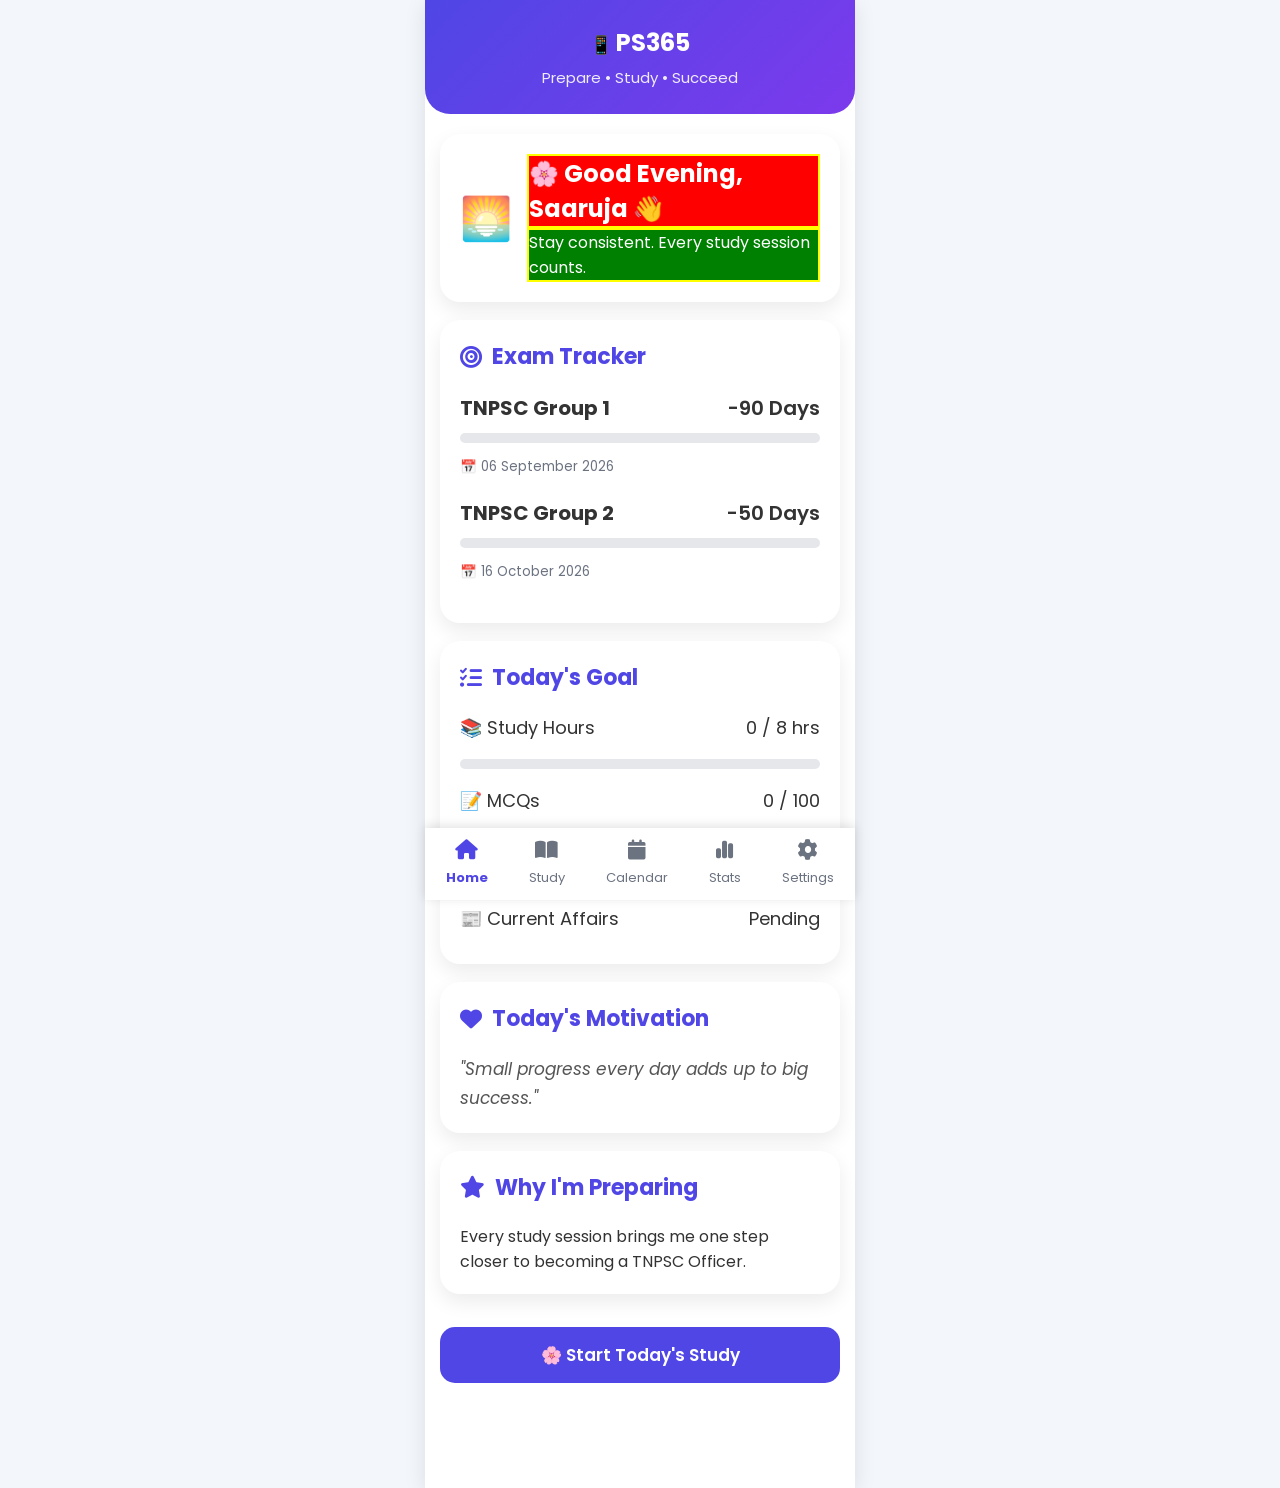
==== dashboard.html @ 85acdc85 "Add files via upload Initial upload" ====
<!DOCTYPE html>
<html lang="en">

<head>

    <meta charset="UTF-8">
    <meta name="viewport" content="width=device-width, initial-scale=1.0">

    <title>PS365 Dashboard</title>

    <!-- Google Font -->
    <link href="https://fonts.googleapis.com/css2?family=Poppins:wght@300;400;500;600;700&display=swap" rel="stylesheet">

    <!-- Font Awesome -->
    <link rel="stylesheet"
        href="https://cdnjs.cloudflare.com/ajax/libs/font-awesome/6.6.0/css/all.min.css">

    <link rel="stylesheet" href="css/common.css">
<link rel="stylesheet" href="css/dashboard.css">
</head>

<body>

<div class="mobile-container">

    <!-- Header -->
    <header class="app-header">

        <div class="logo">
            📱 <strong>PS365</strong>
        </div>

        <div class="tagline">
            Prepare • Study • Succeed
        </div>

    </header>

    <!-- Greeting -->
    <section class="card greeting-card">

        <div class="greeting-icon">
            🌅
        </div>

        <div>

            <h2 id="greeting">Good Evening</h2>

            <p id="welcomeMessage">
                Stay consistent. Every study session counts.
            </p>

        </div>

    </section>

    <!-- Exam Tracker -->
    <section class="card">

        <div class="card-title">

            <i class="fa-solid fa-bullseye"></i>

            <span>Exam Tracker</span>

        </div>

        <!-- Group 1 -->

        <div class="exam-block">

            <div class="exam-row">

                <strong>TNPSC Group 1</strong>

                <span id="group1Days"></span>

            </div>

            <div class="progress">

                <div class="progress-fill group1-fill"></div>

            </div>

            <small>📅 06 September 2026</small>

        </div>

        <!-- Group 2 -->

        <div class="exam-block">

            <div class="exam-row">

                <strong>TNPSC Group 2</strong>

                <span id="group2Days"></span>

            </div>

            <div class="progress">

                <div class="progress-fill group2-fill"></div>

            </div>

            <small>📅 16 October 2026</small>

        </div>

    </section>

    <!-- Today's Goal -->

    <section class="card">

        <div class="card-title">

            <i class="fa-solid fa-list-check"></i>

            <span>Today's Goal</span>

        </div>

        <div class="goal-row">

            <span>📚 Study Hours</span>

            <span id="studyHours">0 / 0 hrs</span>

        </div>

        <div class="progress">

            <div class="progress-fill hours-fill"></div>

        </div>

        <div class="goal-row">

            <span>📝 MCQs</span>

            <span id="mcqCount">0 / 0</span>

        </div>

        <div class="progress">

            <div class="progress-fill mcq-fill"></div>

        </div>

        <div class="status-row">

            <span>📖 Revision</span>

            <span class="pending">Pending</span>

        </div>

        <div class="status-row">

            <span>📰 Current Affairs</span>

            <span class="pending">Pending</span>

        </div>

    </section>

    <!-- Motivation -->

    <section class="card quote-card">

        <div class="card-title">

            <i class="fa-solid fa-heart"></i>

            <span>Today's Motivation</span>

        </div>

        <p id="quote">

            "Small progress every day adds up to big success."

        </p>

    </section>

    <!-- Why I'm Preparing -->

    <section class="card">

        <div class="card-title">

            <i class="fa-solid fa-star"></i>

            <span>Why I'm Preparing</span>

        </div>

        <p>

            Every study session brings me one step closer to becoming a TNPSC Officer.

        </p>

    </section>

    <!-- Start Study Button -->

    <button class="study-btn"
        onclick="window.location.href='study.html'">

        🌸 Start Today's Study

    </button>

    <!-- Bottom Navigation -->

    <nav class="bottom-nav">

        <a href="dashboard.html" class="active">

            <i class="fa-solid fa-house"></i>

            <span>Home</span>

        </a>

        <a href="study.html">

            <i class="fa-solid fa-book-open"></i>

            <span>Study</span>

        </a>

        <a href="calendar.html">

            <i class="fa-solid fa-calendar"></i>

            <span>Calendar</span>

        </a>

        <a href="stats.html">

            <i class="fa-solid fa-chart-simple"></i>

            <span>Stats</span>

        </a>


        <a href="settings.html">

            <i class="fa-solid fa-gear"></i>

            <span>Settings</span>

        </a>

    </nav>

</div>

<script src="js/app.js"></script>
<script src="js/storage.js"></script>
<script src="js/dashboard.js"></script>

</body>

</html>
---- css/common.css ----
/* ===========================
   PS365 Common Styles
=========================== */

*{
    margin:0;
    padding:0;
    box-sizing:border-box;
    font-family:'Poppins',sans-serif;
}

body{
    background:#f3f6fb;
    color:#333;
}

.mobile-container{

    max-width:430px;

    margin:auto;

    min-height:100vh;

    background:white;

    box-shadow:0 5px 20px rgba(0,0,0,.1);

    padding-bottom:90px;

}

.app-header{

    background:linear-gradient(135deg,#4F46E5,#7C3AED);

    color:white;

    padding:20px;

    text-align:center;

}

.logo{

    font-size:28px;

    font-weight:bold;

}

.tagline{

    margin-top:5px;

    opacity:.9;

}

.card{

    background:white;

    margin:15px;

    padding:18px;

    border-radius:15px;

    box-shadow:0 5px 15px rgba(0,0,0,.08);

}

.card-title{

    display:flex;

    align-items:center;

    gap:10px;

    font-size:18px;

    font-weight:600;

    margin-bottom:15px;

    color:#4F46E5;

}

button{

    width:100%;

    padding:14px;

    border:none;

    border-radius:10px;

    cursor:pointer;

    font-size:16px;

    font-weight:600;

}

.study-btn{

    margin:15px;

    background:#4F46E5;

    color:white;

}

.study-btn:hover{

    background:#4338CA;

}

input,
select,
textarea{

    width:100%;

    padding:12px;

    border:1px solid #ddd;

    border-radius:8px;

    margin-top:6px;

    margin-bottom:15px;

    font-size:15px;

}

label{

    font-weight:500;

}

.progress{

    height:10px;

    background:#ececec;

    border-radius:20px;

    overflow:hidden;

    margin:10px 0;

}

.progress-fill{

    height:100%;

    width:0;

    background:#4F46E5;

    transition:.4s;

}

.goal-row,
.exam-row,
.status-row{

    display:flex;

    justify-content:space-between;

    align-items:center;

    margin:12px 0;

}

.bottom-nav{

    position:fixed;

    bottom:0;

    left:50%;

    transform:translateX(-50%);

    width:100%;

    max-width:430px;

    background:white;

    display:flex;

    justify-content:space-around;

    padding:12px 0;

    box-shadow:0 -2px 10px rgba(0,0,0,.12);

}

.bottom-nav a{

    text-decoration:none;

    color:#666;

    display:flex;

    flex-direction:column;

    align-items:center;

    font-size:13px;

}

.bottom-nav i{

    font-size:20px;

    margin-bottom:4px;

}

.bottom-nav .active{

    color:#4F46E5;

    font-weight:bold;

}

table{

    width:100%;

    border-collapse:collapse;

}

th,
td{

    border:1px solid #ddd;

    padding:10px;

    text-align:center;

}

th{

    background:#4F46E5;

    color:white;

}

.back-btn{

    background:white;

    color:#4F46E5;

    width:auto;

    padding:8px 16px;

    margin-bottom:15px;

}
---- css/dashboard.css ----
/* ===========================
   PS365 Dashboard
=========================== */

/* Header */

.app-header{

    background:linear-gradient(135deg,#4F46E5,#7C3AED);

    color:white;

    text-align:center;

    padding:25px 20px;

    border-radius:0 0 25px 25px;

    margin-bottom:20px;

}

.logo{

    font-size:18px;

    font-weight:700;

    margin-bottom:6px;

}

.logo strong{

    font-size:24px;

}

.tagline{

    font-size:15px;

    opacity:.9;

}

/* ===========================
   Greeting Card
=========================== */

/* ===========================
   Greeting Card
=========================== */

.greeting-card{
    display:flex;
    align-items:center;
    gap:15px;
    background:linear-gradient(135deg,#7C3AED,#6366F1);
    color:#fff;
}

.greeting-icon{
    font-size:42px;
    flex-shrink:0;
}

.greeting-card div:nth-child(2){
    flex:1;
}

#greeting{
    background:red !important;
    border:2px solid yellow !important;
}

#welcomeMessage{
    background:green !important;
    border:2px solid yellow !important;
}

/* ===========================
   Cards
=========================== */

.card{

    background:white;

    border-radius:20px;

    padding:20px;

    margin-bottom:18px;

    box-shadow:0 8px 20px rgba(0,0,0,.08);

}

/* ===========================
   Titles
=========================== */

.card-title{

    display:flex;

    align-items:center;

    gap:10px;

    font-size:22px;

    font-weight:700;

    color:#4F46E5;

    margin-bottom:20px;

}

/* ===========================
   Exam Tracker
=========================== */

.exam-block{

    margin-bottom:20px;

}

.exam-row{

    display:flex;

    justify-content:space-between;

    align-items:center;

    margin-bottom:10px;

    font-size:20px;

    font-weight:600;

}

.exam-block small{

    color:#6B7280;

}

/* ===========================
   Today's Goal
=========================== */

.goal-row{

    display:flex;

    justify-content:space-between;

    align-items:center;

    margin:18px 0;

    font-size:18px;

}

.status-row{

    display:flex;

    justify-content:space-between;

    align-items:center;

    margin-top:18px;

    font-size:18px;

}

/* ===========================
   Progress Bar
=========================== */

.progress{

    width:100%;

    height:10px;

    background:#E5E7EB;

    border-radius:20px;

    overflow:hidden;

    margin-top:8px;

}

.progress-fill{

    height:100%;

    width:0;

    transition:.5s;

}

.group1-fill{

    background:#22C55E;

}

.group2-fill{

    background:#3B82F6;

}

.hours-fill{

    background:#4F46E5;

}

.mcq-fill{

    background:#7C3AED;

}

/* ===========================
   Quote
=========================== */

.quote-card p{

    font-size:17px;

    line-height:1.7;

    color:#555;

    font-style:italic;

}

/* ===========================
   Button
=========================== */

.study-btn{

    width:calc(100% - 30px);

    margin:15px;

    background:#4F46E5;

    color:white;

    border:none;

    border-radius:15px;

    padding:15px;

    font-size:17px;

    font-weight:600;

    cursor:pointer;

    transition:.3s;

}

.study-btn:hover{

    background:#4338CA;

}

/* ===========================
   Bottom Navigation
=========================== */

.bottom-nav{

    position:fixed;

    bottom:0;

    left:50%;

    transform:translateX(-50%);

    width:100%;

    max-width:430px;

    background:white;

    display:flex;

    justify-content:space-around;

    padding:12px 0;

    box-shadow:0 -2px 10px rgba(0,0,0,.12);

}

.bottom-nav a{

    text-decoration:none;

    color:#6B7280;

    display:flex;

    flex-direction:column;

    align-items:center;

    font-size:13px;

    gap:4px;

}

.bottom-nav i{

    font-size:20px;

}

.bottom-nav a.active{

    color:#4F46E5;

    font-weight:700;

}

/* ===========================
   Animation
=========================== */

.card{

    animation:fadeIn .5s ease;

}

@keyframes fadeIn{

    from{

        opacity:0;

        transform:translateY(15px);

    }

    to{

        opacity:1;

        transform:translateY(0);

    }

}
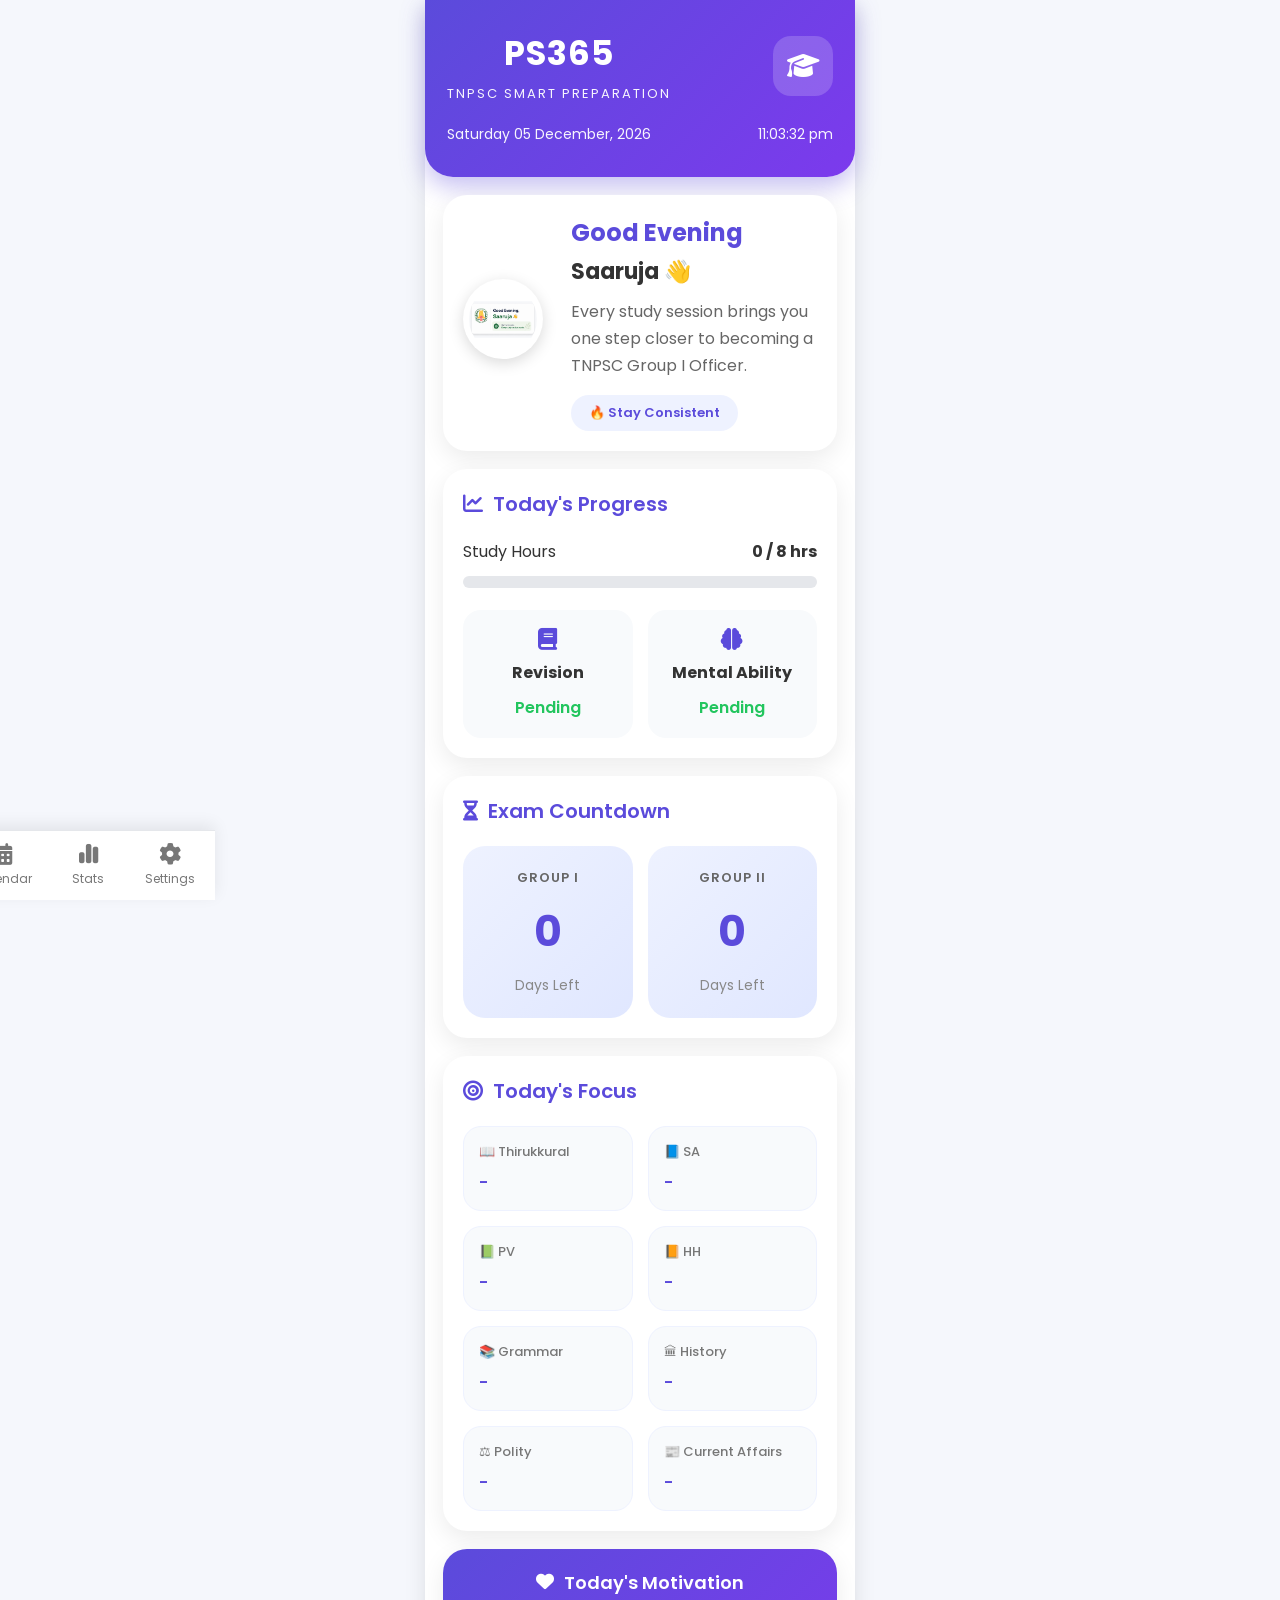
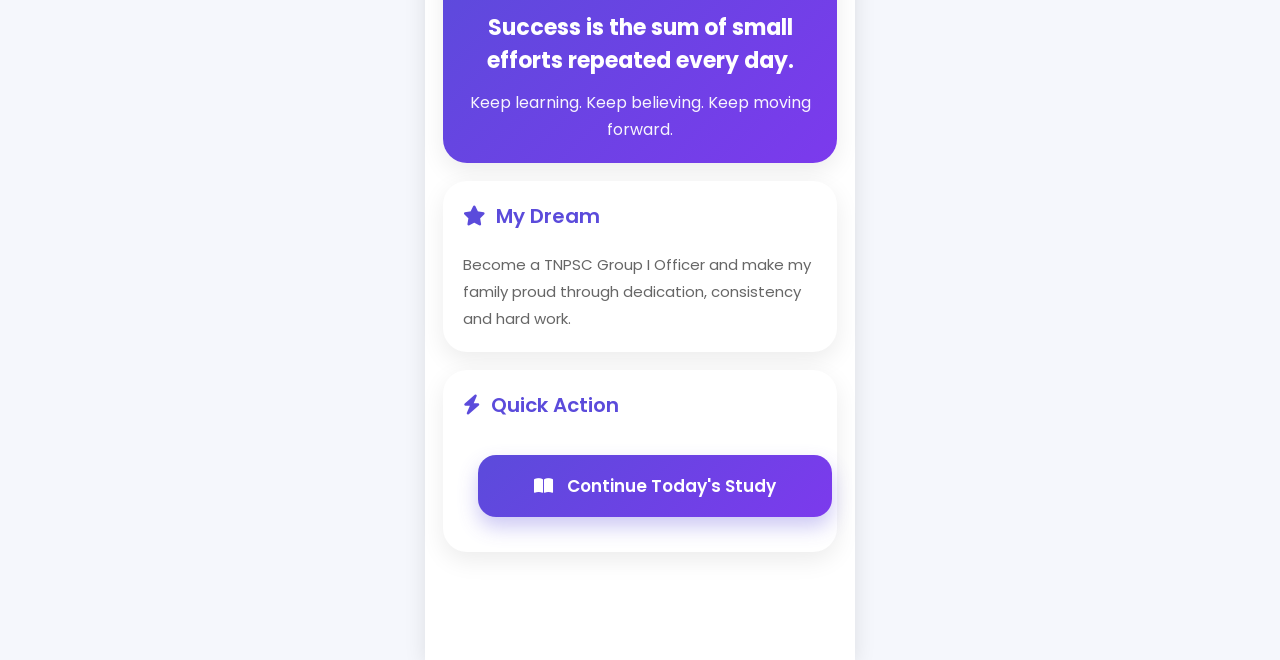
==== commit 0b42cab1: "Add files via upload new changes" ====
--- a/dashboard.html
+++ b/dashboard.html
@@ -3,273 +3,445 @@
 
 <head>
 
-    <meta charset="UTF-8">
-    <meta name="viewport" content="width=device-width, initial-scale=1.0">
-
-    <title>PS365 Dashboard</title>
-
-    <!-- Google Font -->
-    <link href="https://fonts.googleapis.com/css2?family=Poppins:wght@300;400;500;600;700&display=swap" rel="stylesheet">
-
-    <!-- Font Awesome -->
-    <link rel="stylesheet"
-        href="https://cdnjs.cloudflare.com/ajax/libs/font-awesome/6.6.0/css/all.min.css">
-
-    <link rel="stylesheet" href="css/common.css">
+<meta charset="UTF-8">
+
+<meta name="viewport"
+content="width=device-width, initial-scale=1.0">
+
+<title>PS365 Dashboard</title>
+
+<link href="https://fonts.googleapis.com/css2?family=Poppins:wght@300;400;500;600;700&display=swap" rel="stylesheet">
+
+<link rel="stylesheet"
+href="https://cdnjs.cloudflare.com/ajax/libs/font-awesome/6.6.0/css/all.min.css">
+
+<link rel="stylesheet" href="css/common.css">
+
 <link rel="stylesheet" href="css/dashboard.css">
+
 </head>
 
 <body>
 
 <div class="mobile-container">
 
-    <!-- Header -->
-    <header class="app-header">
-
-        <div class="logo">
-            📱 <strong>PS365</strong>
-        </div>
-
-        <div class="tagline">
-            Prepare • Study • Succeed
-        </div>
-
-    </header>
-
-    <!-- Greeting -->
-    <section class="card greeting-card">
-
-        <div class="greeting-icon">
-            🌅
-        </div>
-
-        <div>
-
-            <h2 id="greeting">Good Evening</h2>
-
-            <p id="welcomeMessage">
-                Stay consistent. Every study session counts.
-            </p>
-
-        </div>
-
-    </section>
-
-    <!-- Exam Tracker -->
-    <section class="card">
-
-        <div class="card-title">
-
-            <i class="fa-solid fa-bullseye"></i>
-
-            <span>Exam Tracker</span>
-
-        </div>
-
-        <!-- Group 1 -->
-
-        <div class="exam-block">
-
-            <div class="exam-row">
-
-                <strong>TNPSC Group 1</strong>
-
-                <span id="group1Days"></span>
-
-            </div>
-
-            <div class="progress">
-
-                <div class="progress-fill group1-fill"></div>
-
-            </div>
-
-            <small>📅 06 September 2026</small>
-
-        </div>
-
-        <!-- Group 2 -->
-
-        <div class="exam-block">
-
-            <div class="exam-row">
-
-                <strong>TNPSC Group 2</strong>
-
-                <span id="group2Days"></span>
-
-            </div>
-
-            <div class="progress">
-
-                <div class="progress-fill group2-fill"></div>
-
-            </div>
-
-            <small>📅 16 October 2026</small>
-
-        </div>
-
-    </section>
-
-    <!-- Today's Goal -->
-
-    <section class="card">
-
-        <div class="card-title">
-
-            <i class="fa-solid fa-list-check"></i>
-
-            <span>Today's Goal</span>
-
-        </div>
-
-        <div class="goal-row">
-
-            <span>📚 Study Hours</span>
-
-            <span id="studyHours">0 / 0 hrs</span>
-
-        </div>
-
-        <div class="progress">
-
-            <div class="progress-fill hours-fill"></div>
-
-        </div>
-
-        <div class="goal-row">
-
-            <span>📝 MCQs</span>
-
-            <span id="mcqCount">0 / 0</span>
-
-        </div>
-
-        <div class="progress">
-
-            <div class="progress-fill mcq-fill"></div>
-
-        </div>
-
-        <div class="status-row">
-
-            <span>📖 Revision</span>
-
-            <span class="pending">Pending</span>
-
-        </div>
-
-        <div class="status-row">
-
-            <span>📰 Current Affairs</span>
-
-            <span class="pending">Pending</span>
-
-        </div>
-
-    </section>
-
-    <!-- Motivation -->
-
-    <section class="card quote-card">
-
-        <div class="card-title">
-
-            <i class="fa-solid fa-heart"></i>
-
-            <span>Today's Motivation</span>
-
-        </div>
-
-        <p id="quote">
-
-            "Small progress every day adds up to big success."
-
-        </p>
-
-    </section>
-
-    <!-- Why I'm Preparing -->
-
-    <section class="card">
-
-        <div class="card-title">
-
-            <i class="fa-solid fa-star"></i>
-
-            <span>Why I'm Preparing</span>
-
-        </div>
-
-        <p>
-
-            Every study session brings me one step closer to becoming a TNPSC Officer.
-
-        </p>
-
-    </section>
-
-    <!-- Start Study Button -->
-
-    <button class="study-btn"
-        onclick="window.location.href='study.html'">
-
-        🌸 Start Today's Study
+<!-- ================= HEADER ================= -->
+
+<header class="app-header">
+
+<div class="header-top">
+
+<div>
+
+<h1>PS365</h1>
+
+<p>TNPSC SMART PREPARATION</p>
+
+</div>
+
+<div class="header-icon">
+
+<i class="fa-solid fa-graduation-cap"></i>
+
+</div>
+
+</div>
+
+<div class="header-bottom">
+
+<span id="currentDate"></span>
+
+<span id="currentTime"></span>
+
+</div>
+
+</header>
+
+<!-- ================= GREETING ================= -->
+
+<section class="card greeting-card">
+
+<div class="greeting-left">
+
+<img
+src="images/tn-logo.png"
+class="tn-logo"
+alt="Tamil Nadu">
+
+</div>
+
+<div class="greeting-right">
+
+<h2 id="greeting">
+
+Good Evening
+
+</h2>
+
+<h3 id="studentName">
+
+Saaruja 👋
+
+</h3>
+
+<p id="welcomeMessage">
+
+Every study session brings you one step closer to becoming a TNPSC Group I Officer.
+
+</p>
+
+<div class="journey-chip">
+
+🔥 Stay Consistent
+
+</div>
+
+</div>
+
+</section>
+
+<!-- ================= PROGRESS ================= -->
+
+<section class="card">
+
+<div class="section-title">
+
+<i class="fa-solid fa-chart-line"></i>
+
+Today's Progress
+
+</div>
+
+<div class="progress-header">
+
+<span>Study Hours</span>
+
+<strong id="studyHours">
+
+0 / 8 hrs
+
+</strong>
+
+</div>
+
+<div class="progress">
+
+<div class="progress-fill hours-fill"></div>
+
+</div>
+
+<div class="progress-status">
+
+<div class="status-card">
+
+<i class="fa-solid fa-book"></i>
+
+<h4>
+
+Revision
+
+</h4>
+
+<p id="revisionValue">
+
+Pending
+
+</p>
+
+</div>
+
+<div class="status-card">
+
+<i class="fa-solid fa-brain"></i>
+
+<h4>
+
+Mental Ability
+
+</h4>
+
+<p id="mentalValue">
+
+Pending
+
+</p>
+
+</div>
+
+</div>
+
+</section>
+
+<!-- ================= COUNTDOWN ================= -->
+
+<section class="card">
+
+<div class="section-title">
+
+<i class="fa-solid fa-hourglass-half"></i>
+
+Exam Countdown
+
+</div>
+
+<div class="countdown-grid">
+
+<div class="count-card">
+
+<div class="count-title">
+
+GROUP I
+
+</div>
+
+<div class="count-number"
+id="group1Days">
+
+0
+
+</div>
+
+<div class="count-text">
+
+Days Left
+
+</div>
+
+</div>
+
+<div class="count-card">
+
+<div class="count-title">
+
+GROUP II
+
+</div>
+
+<div class="count-number"
+id="group2Days">
+
+0
+
+</div>
+
+<div class="count-text">
+
+Days Left
+
+</div>
+
+</div>
+
+</div>
+
+</section>
+
+<!-- ================= TODAY'S FOCUS ================= -->
+
+<section class="card">
+
+<div class="section-title">
+
+<i class="fa-solid fa-bullseye"></i>
+
+Today's Focus
+
+</div>
+
+<div class="focus-grid">
+
+<div class="focus-box">
+
+<label>📖 Thirukkural</label>
+
+<strong id="thirukkuralValue">-</strong>
+
+</div>
+
+<div class="focus-box">
+
+<label>📘 SA</label>
+
+<strong id="saValue">-</strong>
+
+</div>
+
+<div class="focus-box">
+
+<label>📗 PV</label>
+
+<strong id="pvValue">-</strong>
+
+</div>
+
+<div class="focus-box">
+
+<label>📙 HH</label>
+
+<strong id="hhValue">-</strong>
+
+</div>
+
+<div class="focus-box">
+
+<label>📚 Grammar</label>
+
+<strong id="grammarValue">-</strong>
+
+</div>
+
+<div class="focus-box">
+
+<label>🏛 History</label>
+
+<strong id="historyValue">-</strong>
+
+</div>
+
+<div class="focus-box">
+
+<label>⚖ Polity</label>
+
+<strong id="polityValue">-</strong>
+
+</div>
+
+<div class="focus-box">
+
+<label>📰 Current Affairs</label>
+
+<strong id="caValue">-</strong>
+
+</div>
+
+</div>
+
+</section>
+
+
+<!-- ================= MOTIVATION ================= -->
+
+<section class="card motivation-card">
+
+    <div class="motivation-header">
+
+        <i class="fa-solid fa-heart"></i>
+
+        <span>Today's Motivation</span>
+
+    </div>
+
+    <h2 id="quote">
+
+        Success is the sum of small efforts repeated every day.
+
+    </h2>
+
+    <p>
+
+        Keep learning. Keep believing. Keep moving forward.
+
+    </p>
+
+</section>
+
+<!-- ================= DREAM ================= -->
+
+<section class="card dream-card">
+
+    <div class="section-title">
+
+        <i class="fa-solid fa-star"></i>
+
+        My Dream
+
+    </div>
+
+    <p class="dream-text">
+
+        Become a TNPSC Group I Officer and make my family proud through dedication,
+        consistency and hard work.
+
+    </p>
+
+</section>
+
+<!-- ================= QUICK ACTION ================= -->
+
+<section class="card">
+
+    <div class="section-title">
+
+        <i class="fa-solid fa-bolt"></i>
+
+        Quick Action
+
+    </div>
+
+    <button
+        class="study-btn"
+        onclick="location.href='study.html'">
+
+        <i class="fa-solid fa-book-open"></i>
+
+        Continue Today's Study
 
     </button>
 
-    <!-- Bottom Navigation -->
-
-    <nav class="bottom-nav">
-
-        <a href="dashboard.html" class="active">
-
-            <i class="fa-solid fa-house"></i>
-
-            <span>Home</span>
-
-        </a>
-
-        <a href="study.html">
-
-            <i class="fa-solid fa-book-open"></i>
-
-            <span>Study</span>
-
-        </a>
-
-        <a href="calendar.html">
-
-            <i class="fa-solid fa-calendar"></i>
-
-            <span>Calendar</span>
-
-        </a>
-
-        <a href="stats.html">
-
-            <i class="fa-solid fa-chart-simple"></i>
-
-            <span>Stats</span>
-
-        </a>
-
-
-        <a href="settings.html">
-
-            <i class="fa-solid fa-gear"></i>
-
-            <span>Settings</span>
-
-        </a>
-
-    </nav>
+</section>
+
+<!-- ================= BOTTOM NAVIGATION ================= -->
+
+<nav class="bottom-nav">
+
+    <a href="dashboard.html" class="active">
+
+        <i class="fa-solid fa-house"></i>
+
+        <span>Home</span>
+
+    </a>
+
+    <a href="study.html">
+
+        <i class="fa-solid fa-book-open"></i>
+
+        <span>Journal</span>
+
+    </a>
+
+    <a href="calendar.html">
+
+        <i class="fa-solid fa-calendar-days"></i>
+
+        <span>Calendar</span>
+
+    </a>
+
+    <a href="stats.html">
+
+        <i class="fa-solid fa-chart-simple"></i>
+
+        <span>Stats</span>
+
+    </a>
+
+    <a href="settings.html">
+
+        <i class="fa-solid fa-gear"></i>
+
+        <span>Settings</span>
+
+    </a>
+
+</nav>
 
 </div>
 
 <script src="js/app.js"></script>
+
 <script src="js/storage.js"></script>
+
 <script src="js/dashboard.js"></script>
 
 </body>
--- a/css/common.css
+++ b/css/common.css
@@ -287,4 +287,120 @@
 
     margin-bottom:15px;
 
+}
+
+/* ==========================
+   DARK MODE
+========================== */
+
+body{
+
+    transition:.3s;
+
+}
+
+body.dark{
+
+    background:#121212;
+
+    color:#ffffff;
+
+}
+
+body.dark .mobile-container{
+
+    background:#1c1c1c;
+
+}
+
+body.dark .card{
+
+    background:#2a2a2a;
+
+    color:#ffffff;
+
+}
+
+body.dark input,
+body.dark select,
+body.dark textarea{
+
+    background:#333;
+
+    color:#fff;
+
+    border:1px solid #555;
+
+}
+
+body.dark .bottom-nav{
+
+    background:#1e1e1e;
+
+}
+
+body.dark .bottom-nav a{
+
+    color:#ddd;
+
+}
+
+body.dark .card-title{
+
+    color:#8ab4ff;
+
+}
+
+body.dark small{
+
+    color:#ccc;
+
+}
+
+
+/* ==========================
+   DARK MODE
+========================== */
+
+body {
+    transition: background .3s, color .3s;
+}
+
+body.dark {
+    background: #121212;
+    color: #ffffff;
+}
+
+body.dark .mobile-container,
+body.dark .container {
+    background: #1b1b1b;
+}
+
+body.dark .card {
+    background: #262626;
+    color: #ffffff;
+}
+
+body.dark .app-header {
+    background: linear-gradient(135deg,#1e293b,#312e81);
+}
+
+body.dark input,
+body.dark select,
+body.dark textarea {
+    background: #333;
+    color: #fff;
+    border: 1px solid #555;
+}
+
+body.dark .bottom-nav {
+    background: #1f1f1f;
+}
+
+body.dark .bottom-nav a {
+    color: #d1d5db;
+}
+
+body.dark .card-title {
+    color: #93c5fd;
 }
--- a/css/dashboard.css
+++ b/css/dashboard.css
@@ -1,382 +1,733 @@
-/* ===========================
-   PS365 Dashboard
-=========================== */
-
-/* Header */
+/*=========================================
+      PS365 PREMIUM DASHBOARD V2
+==========================================*/
+
+*{
+    margin:0;
+    padding:0;
+    box-sizing:border-box;
+}
+
+body{
+
+    font-family:'Poppins',sans-serif;
+
+    background:#F5F7FC;
+
+    color:#333;
+
+}
+
+/*=========================================
+HEADER
+==========================================*/
 
 .app-header{
 
-    background:linear-gradient(135deg,#4F46E5,#7C3AED);
-
-    color:white;
+    background:linear-gradient(135deg,#5B4BDB,#7C3AED);
+
+    color:#fff;
+
+    padding:28px 22px 32px;
+
+    border-bottom-left-radius:28px;
+
+    border-bottom-right-radius:28px;
+
+    box-shadow:0 10px 25px rgba(91,75,219,.35);
+
+}
+
+.header-top{
+
+    display:flex;
+
+    justify-content:space-between;
+
+    align-items:center;
+
+}
+
+.header-top h1{
+
+    font-size:34px;
+
+    font-weight:700;
+
+    letter-spacing:1px;
+
+}
+
+.header-top p{
+
+    margin-top:5px;
+
+    font-size:13px;
+
+    opacity:.95;
+
+    letter-spacing:2px;
+
+}
+
+.header-icon{
+
+    width:60px;
+
+    height:60px;
+
+    border-radius:18px;
+
+    background:rgba(255,255,255,.18);
+
+    display:flex;
+
+    justify-content:center;
+
+    align-items:center;
+
+    font-size:26px;
+
+}
+
+.header-bottom{
+
+    margin-top:20px;
+
+    display:flex;
+
+    justify-content:space-between;
+
+    font-size:14px;
+
+    opacity:.95;
+
+}
+
+/*=========================================
+COMMON CARD
+==========================================*/
+
+.card{
+
+    background:#fff;
+
+    margin:18px;
+
+    padding:20px;
+
+    border-radius:24px;
+
+    box-shadow:0 8px 25px rgba(0,0,0,.08);
+
+}
+
+.section-title{
+
+    display:flex;
+
+    align-items:center;
+
+    gap:10px;
+
+    font-size:20px;
+
+    font-weight:600;
+
+    color:#5B4BDB;
+
+    margin-bottom:20px;
+
+}
+
+/*=========================================
+GREETING
+==========================================*/
+
+.greeting-card{
+
+    display:flex;
+
+    align-items:center;
+
+    gap:18px;
+
+}
+
+.greeting-left{
+
+    flex:0 0 90px;
+
+}
+
+.tn-logo{
+
+    width:80px;
+
+    height:80px;
+
+    object-fit:contain;
+
+    border-radius:50%;
+
+    background:#fff;
+
+    padding:6px;
+
+    box-shadow:0 4px 15px rgba(0,0,0,.15);
+
+}
+
+.greeting-right{
+
+    flex:1;
+
+}
+
+.greeting-right h2{
+
+    color:#5B4BDB;
+
+    font-size:24px;
+
+    margin-bottom:5px;
+
+}
+
+.greeting-right h3{
+
+    font-size:22px;
+
+    margin-bottom:10px;
+
+}
+
+.greeting-right p{
+
+    color:#666;
+
+    line-height:1.7;
+
+}
+
+.journey-chip{
+
+    display:inline-block;
+
+    margin-top:15px;
+
+    background:#EEF2FF;
+
+    color:#5B4BDB;
+
+    padding:8px 18px;
+
+    border-radius:50px;
+
+    font-size:13px;
+
+    font-weight:600;
+
+}
+
+/*=========================================
+PROGRESS
+==========================================*/
+
+.progress-header{
+
+    display:flex;
+
+    justify-content:space-between;
+
+    align-items:center;
+
+    margin-bottom:12px;
+
+    font-size:16px;
+
+}
+
+.progress{
+
+    width:100%;
+
+    height:12px;
+
+    background:#E5E7EB;
+
+    border-radius:30px;
+
+    overflow:hidden;
+
+}
+
+.progress-fill{
+
+    width:0;
+
+    height:100%;
+
+    border-radius:30px;
+
+    background:linear-gradient(90deg,#22C55E,#16A34A);
+
+    transition:width .8s;
+
+}
+
+.progress-status{
+
+    margin-top:22px;
+
+    display:grid;
+
+    grid-template-columns:1fr 1fr;
+
+    gap:15px;
+
+}
+
+.status-card{
+
+    background:#F8FAFC;
+
+    border-radius:18px;
+
+    padding:18px;
 
     text-align:center;
 
-    padding:25px 20px;
-
-    border-radius:0 0 25px 25px;
-
-    margin-bottom:20px;
-
-}
-
-.logo{
+}
+
+.status-card i{
+
+    font-size:22px;
+
+    color:#5B4BDB;
+
+    margin-bottom:10px;
+
+}
+
+.status-card h4{
+
+    margin-bottom:10px;
+
+}
+
+.status-card p{
+
+    color:#22C55E;
+
+    font-weight:600;
+
+}
+
+
+/*=========================================
+COUNTDOWN
+==========================================*/
+
+.countdown-grid{
+
+    display:grid;
+
+    grid-template-columns:1fr 1fr;
+
+    gap:15px;
+
+}
+
+.count-card{
+
+    background:linear-gradient(135deg,#EEF2FF,#E0E7FF);
+
+    border-radius:22px;
+
+    padding:22px;
+
+    text-align:center;
+
+    transition:.3s;
+
+}
+
+.count-card:hover{
+
+    transform:translateY(-4px);
+
+}
+
+.count-title{
+
+    color:#666;
+
+    font-size:13px;
+
+    letter-spacing:1px;
+
+    font-weight:600;
+
+}
+
+.count-number{
+
+    font-size:42px;
+
+    font-weight:700;
+
+    color:#5B4BDB;
+
+    margin:12px 0;
+
+}
+
+.count-text{
+
+    color:#888;
+
+    font-size:14px;
+
+}
+
+/*=========================================
+FOCUS GRID
+==========================================*/
+
+.focus-grid{
+
+    display:grid;
+
+    grid-template-columns:1fr 1fr;
+
+    gap:15px;
+
+}
+
+.focus-box{
+
+    background:#F8FAFC;
+
+    border-radius:18px;
+
+    padding:15px;
+
+    transition:.3s;
+
+    border:1px solid #EEF2FF;
+
+}
+
+.focus-box:hover{
+
+    transform:translateY(-3px);
+
+    box-shadow:0 6px 15px rgba(91,75,219,.12);
+
+}
+
+.focus-box label{
+
+    display:block;
+
+    color:#777;
+
+    font-size:13px;
+
+    margin-bottom:8px;
+
+}
+
+.focus-box strong{
+
+    color:#5B4BDB;
+
+    font-size:16px;
+
+    font-weight:600;
+
+}
+
+/*=========================================
+MOTIVATION
+==========================================*/
+
+.motivation-card{
+
+    background:linear-gradient(135deg,#5B4BDB,#7C3AED);
+
+    color:#fff;
+
+    text-align:center;
+
+}
+
+.motivation-header{
+
+    display:flex;
+
+    justify-content:center;
+
+    align-items:center;
+
+    gap:10px;
+
+    margin-bottom:15px;
 
     font-size:18px;
 
-    font-weight:700;
-
-    margin-bottom:6px;
-
-}
-
-.logo strong{
-
-    font-size:24px;
-
-}
-
-.tagline{
+    font-weight:600;
+
+}
+
+.motivation-card h2{
+
+    font-size:22px;
+
+    line-height:1.5;
+
+    margin-bottom:12px;
+
+}
+
+.motivation-card p{
+
+    opacity:.95;
+
+    line-height:1.7;
+
+}
+
+/*=========================================
+DREAM
+==========================================*/
+
+.dream-text{
+
+    color:#666;
+
+    line-height:1.8;
 
     font-size:15px;
 
-    opacity:.9;
-
-}
-
-/* ===========================
-   Greeting Card
-=========================== */
-
-/* ===========================
-   Greeting Card
-=========================== */
-
-.greeting-card{
-    display:flex;
+}
+
+/*=========================================
+BUTTON
+==========================================*/
+
+.study-btn{
+
+    width:100%;
+
+    border:none;
+
+    padding:18px;
+
+    border-radius:18px;
+
+    background:linear-gradient(135deg,#5B4BDB,#7C3AED);
+
+    color:#fff;
+
+    font-size:17px;
+
+    font-weight:600;
+
+    cursor:pointer;
+
+    transition:.3s;
+
+    box-shadow:0 10px 20px rgba(91,75,219,.30);
+
+}
+
+.study-btn:hover{
+
+    transform:translateY(-2px);
+
+}
+
+.study-btn i{
+
+    margin-right:10px;
+
+}
+
+/*=========================================
+BOTTOM NAVIGATION
+==========================================*/
+
+.bottom-nav{
+
+    position:fixed;
+
+    left:0;
+
+    right:0;
+
+    bottom:0;
+
+    height:70px;
+
+    background:#fff;
+
+    display:flex;
+
+    justify-content:space-around;
+
     align-items:center;
-    gap:15px;
-    background:linear-gradient(135deg,#7C3AED,#6366F1);
+
+    border-top:1px solid #E5E7EB;
+
+    box-shadow:0 -5px 15px rgba(0,0,0,.08);
+
+    z-index:999;
+
+}
+
+.bottom-nav a{
+
+    text-decoration:none;
+
+    color:#777;
+
+    display:flex;
+
+    flex-direction:column;
+
+    align-items:center;
+
+    font-size:12px;
+
+    transition:.3s;
+
+}
+
+.bottom-nav i{
+
+    font-size:22px;
+
+    margin-bottom:5px;
+
+}
+
+.bottom-nav a.active{
+
+    color:#5B4BDB;
+
+}
+
+/*=========================================
+DARK MODE
+==========================================*/
+
+body.dark{
+
+    background:#111827;
+
     color:#fff;
-}
-
-.greeting-icon{
-    font-size:42px;
-    flex-shrink:0;
-}
-
-.greeting-card div:nth-child(2){
-    flex:1;
-}
-
-#greeting{
-    background:red !important;
-    border:2px solid yellow !important;
-}
-
-#welcomeMessage{
-    background:green !important;
-    border:2px solid yellow !important;
-}
-
-/* ===========================
-   Cards
-=========================== */
-
-.card{
-
-    background:white;
-
-    border-radius:20px;
-
-    padding:20px;
-
-    margin-bottom:18px;
-
-    box-shadow:0 8px 20px rgba(0,0,0,.08);
-
-}
-
-/* ===========================
-   Titles
-=========================== */
-
-.card-title{
-
-    display:flex;
-
-    align-items:center;
-
-    gap:10px;
-
-    font-size:22px;
-
-    font-weight:700;
-
-    color:#4F46E5;
-
-    margin-bottom:20px;
-
-}
-
-/* ===========================
-   Exam Tracker
-=========================== */
-
-.exam-block{
-
-    margin-bottom:20px;
-
-}
-
-.exam-row{
-
-    display:flex;
-
-    justify-content:space-between;
-
-    align-items:center;
-
-    margin-bottom:10px;
-
-    font-size:20px;
-
-    font-weight:600;
-
-}
-
-.exam-block small{
-
-    color:#6B7280;
-
-}
-
-/* ===========================
-   Today's Goal
-=========================== */
-
-.goal-row{
-
-    display:flex;
-
-    justify-content:space-between;
-
-    align-items:center;
-
-    margin:18px 0;
-
-    font-size:18px;
-
-}
-
-.status-row{
-
-    display:flex;
-
-    justify-content:space-between;
-
-    align-items:center;
-
-    margin-top:18px;
-
-    font-size:18px;
-
-}
-
-/* ===========================
-   Progress Bar
-=========================== */
-
-.progress{
-
-    width:100%;
-
-    height:10px;
-
-    background:#E5E7EB;
-
-    border-radius:20px;
-
-    overflow:hidden;
-
-    margin-top:8px;
-
-}
-
-.progress-fill{
-
-    height:100%;
-
-    width:0;
-
-    transition:.5s;
-
-}
-
-.group1-fill{
-
-    background:#22C55E;
-
-}
-
-.group2-fill{
-
-    background:#3B82F6;
-
-}
-
-.hours-fill{
-
-    background:#4F46E5;
-
-}
-
-.mcq-fill{
-
-    background:#7C3AED;
-
-}
-
-/* ===========================
-   Quote
-=========================== */
-
-.quote-card p{
-
-    font-size:17px;
-
-    line-height:1.7;
-
-    color:#555;
-
-    font-style:italic;
-
-}
-
-/* ===========================
-   Button
-=========================== */
-
-.study-btn{
-
-    width:calc(100% - 30px);
-
-    margin:15px;
-
-    background:#4F46E5;
-
-    color:white;
+
+}
+
+body.dark .card{
+
+    background:#1F2937;
+
+    color:#fff;
+
+}
+
+body.dark .status-card,
+
+body.dark .focus-box{
+
+    background:#374151;
 
     border:none;
 
-    border-radius:15px;
-
-    padding:15px;
-
-    font-size:17px;
-
-    font-weight:600;
-
-    cursor:pointer;
-
-    transition:.3s;
-
-}
-
-.study-btn:hover{
+}
+
+body.dark .count-card{
+
+    background:#374151;
+
+}
+
+body.dark .greeting-right p,
+
+body.dark .dream-text{
+
+    color:#D1D5DB;
+
+}
+
+body.dark .journey-chip{
 
     background:#4338CA;
 
-}
-
-/* ===========================
-   Bottom Navigation
-=========================== */
-
-.bottom-nav{
-
-    position:fixed;
-
-    bottom:0;
-
-    left:50%;
-
-    transform:translateX(-50%);
-
-    width:100%;
-
-    max-width:430px;
-
-    background:white;
-
-    display:flex;
-
-    justify-content:space-around;
-
-    padding:12px 0;
-
-    box-shadow:0 -2px 10px rgba(0,0,0,.12);
-
-}
-
-.bottom-nav a{
-
-    text-decoration:none;
-
-    color:#6B7280;
-
-    display:flex;
-
-    flex-direction:column;
-
-    align-items:center;
-
-    font-size:13px;
-
-    gap:4px;
-
-}
-
-.bottom-nav i{
-
-    font-size:20px;
-
-}
-
-.bottom-nav a.active{
-
-    color:#4F46E5;
-
-    font-weight:700;
-
-}
-
-/* ===========================
-   Animation
-=========================== */
-
-.card{
-
-    animation:fadeIn .5s ease;
-
-}
-
-@keyframes fadeIn{
-
-    from{
-
-        opacity:0;
-
-        transform:translateY(15px);
+    color:#fff;
+
+}
+
+body.dark .section-title{
+
+    color:#A5B4FC;
+
+}
+
+body.dark .bottom-nav{
+
+    background:#1F2937;
+
+    border-color:#374151;
+
+}
+
+body.dark .bottom-nav a{
+
+    color:#D1D5DB;
+
+}
+
+body.dark .bottom-nav a.active{
+
+    color:#A5B4FC;
+
+}
+
+/*=========================================
+MOBILE
+==========================================*/
+
+@media(max-width:480px){
+
+    .header-top h1{
+
+        font-size:28px;
 
     }
 
-    to{
-
-        opacity:1;
-
-        transform:translateY(0);
+    .greeting-card{
+
+        flex-direction:column;
+
+        text-align:center;
 
     }
 
-}+    .countdown-grid{
+
+        grid-template-columns:1fr;
+
+    }
+
+    .focus-grid{
+
+        grid-template-columns:1fr;
+
+    }
+
+}
+
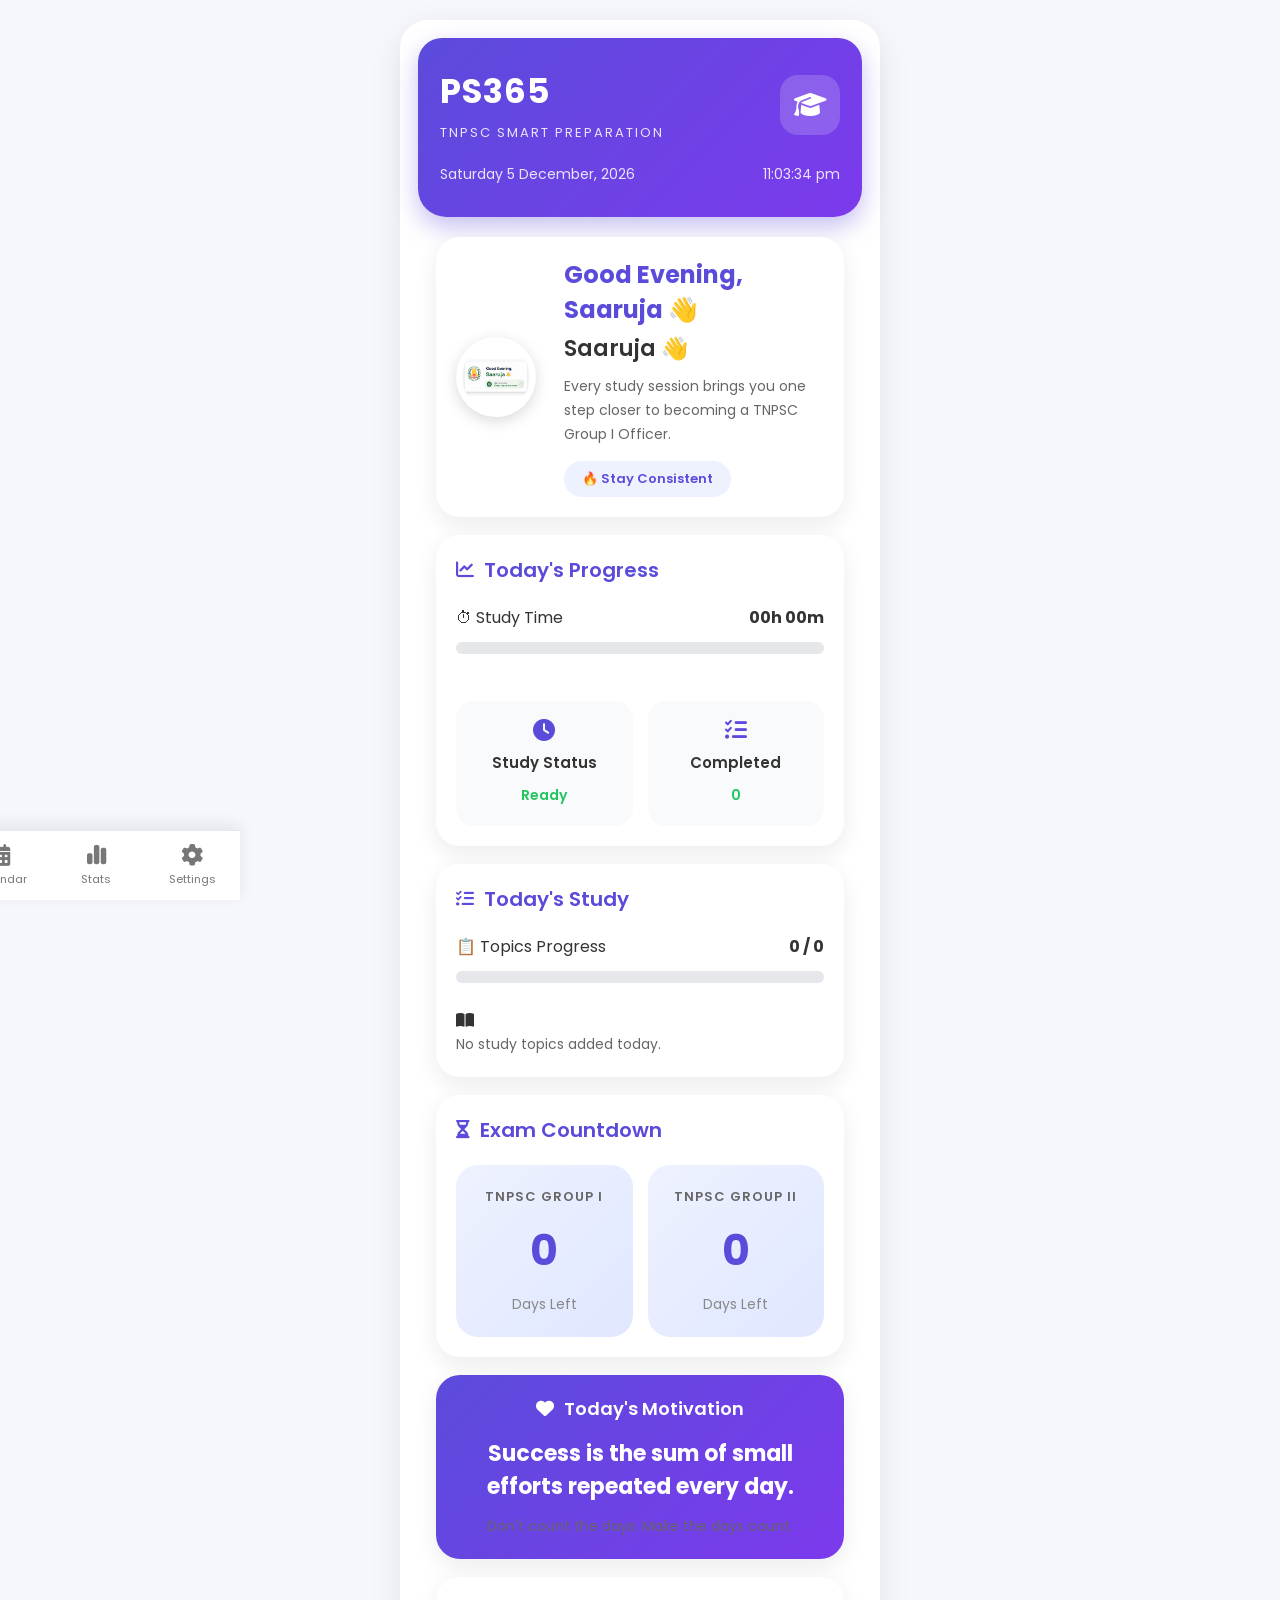
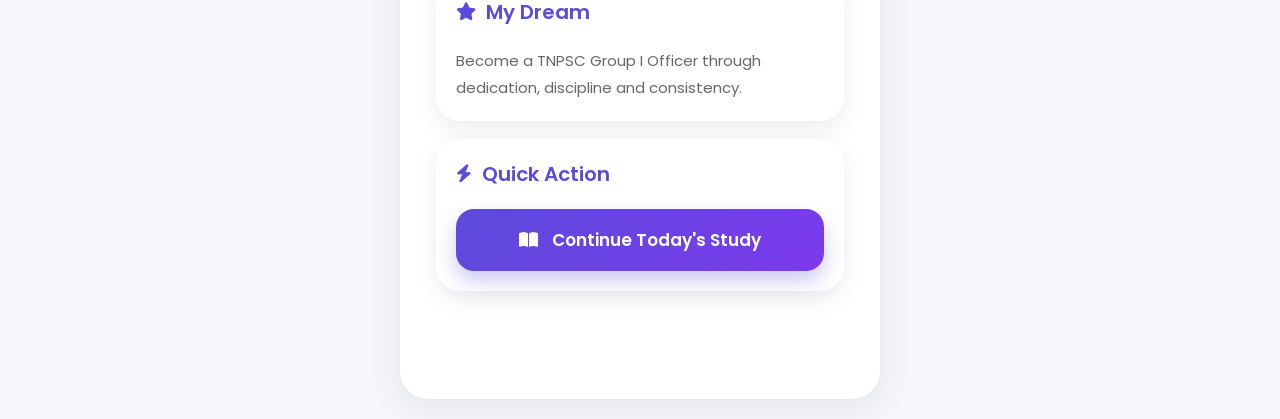
==== commit 2235928e: "Add files via upload" ====
--- a/dashboard.html
+++ b/dashboard.html
@@ -5,8 +5,7 @@
 
 <meta charset="UTF-8">
 
-<meta name="viewport"
-content="width=device-width, initial-scale=1.0">
+<meta name="viewport" content="width=device-width, initial-scale=1.0">
 
 <title>PS365 Dashboard</title>
 
@@ -66,7 +65,7 @@
 <img
 src="images/tn-logo.png"
 class="tn-logo"
-alt="Tamil Nadu">
+alt="Tamil Nadu Logo">
 
 </div>
 
@@ -74,17 +73,17 @@
 
 <h2 id="greeting">
 
-Good Evening
+Good Morning
 
 </h2>
 
-<h3 id="studentName">
+<h3>
 
 Saaruja 👋
 
 </h3>
 
-<p id="welcomeMessage">
+<p>
 
 Every study session brings you one step closer to becoming a TNPSC Group I Officer.
 
@@ -100,7 +99,7 @@
 
 </section>
 
-<!-- ================= PROGRESS ================= -->
+<!-- ================= TODAY'S PROGRESS ================= -->
 
 <section class="card">
 
@@ -114,11 +113,15 @@
 
 <div class="progress-header">
 
-<span>Study Hours</span>
+<span>
+
+⏱ Study Time
+
+</span>
 
 <strong id="studyHours">
 
-0 / 8 hrs
+00h 00m
 
 </strong>
 
@@ -126,25 +129,29 @@
 
 <div class="progress">
 
-<div class="progress-fill hours-fill"></div>
-
-</div>
+<div class="progress-fill hours-fill">
+
+</div>
+
+</div>
+
+<br>
 
 <div class="progress-status">
 
 <div class="status-card">
 
-<i class="fa-solid fa-book"></i>
+<i class="fa-solid fa-clock"></i>
 
 <h4>
 
-Revision
+Study Status
 
 </h4>
 
-<p id="revisionValue">
-
-Pending
+<p id="studyStatus">
+
+Ready
 
 </p>
 
@@ -152,17 +159,17 @@
 
 <div class="status-card">
 
-<i class="fa-solid fa-brain"></i>
+<i class="fa-solid fa-list-check"></i>
 
 <h4>
 
-Mental Ability
+Completed
 
 </h4>
 
-<p id="mentalValue">
-
-Pending
+<p id="completedTopics">
+
+0
 
 </p>
 
@@ -172,152 +179,129 @@
 
 </section>
 
-<!-- ================= COUNTDOWN ================= -->
+<!-- ================= TODAY'S STUDY ================= -->
 
 <section class="card">
 
-<div class="section-title">
-
-<i class="fa-solid fa-hourglass-half"></i>
-
-Exam Countdown
-
-</div>
-
-<div class="countdown-grid">
-
-<div class="count-card">
-
-<div class="count-title">
-
-GROUP I
-
-</div>
-
-<div class="count-number"
-id="group1Days">
-
-0
-
-</div>
-
-<div class="count-text">
-
-Days Left
-
-</div>
-
-</div>
-
-<div class="count-card">
-
-<div class="count-title">
-
-GROUP II
-
-</div>
-
-<div class="count-number"
-id="group2Days">
-
-0
-
-</div>
-
-<div class="count-text">
-
-Days Left
-
-</div>
-
-</div>
-
-</div>
-
-</section>
-
-<!-- ================= TODAY'S FOCUS ================= -->
+    <div class="section-title">
+
+        <i class="fa-solid fa-list-check"></i>
+
+        Today's Study
+
+    </div>
+
+    <div class="progress-header">
+
+        <span>
+
+            📋 Topics Progress
+
+        </span>
+
+        <strong id="topicCount">
+
+            0 / 0
+
+        </strong>
+
+    </div>
+
+    <div class="progress">
+
+        <div class="progress-fill"
+
+             id="topicProgressBar">
+
+        </div>
+
+    </div>
+
+    <br>
+
+    <div id="todayTopics" class="topic-list">
+
+        <div class="empty-topics">
+
+            <i class="fa-solid fa-book-open"></i>
+
+            <p>
+
+                No study topics added today.
+
+            </p>
+
+        </div>
+
+    </div>
+
+</section>
+
+<!-- ================= EXAM COUNTDOWN ================= -->
 
 <section class="card">
 
-<div class="section-title">
-
-<i class="fa-solid fa-bullseye"></i>
-
-Today's Focus
-
-</div>
-
-<div class="focus-grid">
-
-<div class="focus-box">
-
-<label>📖 Thirukkural</label>
-
-<strong id="thirukkuralValue">-</strong>
-
-</div>
-
-<div class="focus-box">
-
-<label>📘 SA</label>
-
-<strong id="saValue">-</strong>
-
-</div>
-
-<div class="focus-box">
-
-<label>📗 PV</label>
-
-<strong id="pvValue">-</strong>
-
-</div>
-
-<div class="focus-box">
-
-<label>📙 HH</label>
-
-<strong id="hhValue">-</strong>
-
-</div>
-
-<div class="focus-box">
-
-<label>📚 Grammar</label>
-
-<strong id="grammarValue">-</strong>
-
-</div>
-
-<div class="focus-box">
-
-<label>🏛 History</label>
-
-<strong id="historyValue">-</strong>
-
-</div>
-
-<div class="focus-box">
-
-<label>⚖ Polity</label>
-
-<strong id="polityValue">-</strong>
-
-</div>
-
-<div class="focus-box">
-
-<label>📰 Current Affairs</label>
-
-<strong id="caValue">-</strong>
-
-</div>
-
-</div>
-
-</section>
-
+    <div class="section-title">
+
+        <i class="fa-solid fa-hourglass-half"></i>
+
+        Exam Countdown
+
+    </div>
+
+    <div class="countdown-grid">
+
+        <div class="count-card">
+
+            <div class="count-title">
+
+                TNPSC GROUP I
+
+            </div>
+
+            <div class="count-number"
+
+                 id="group1Days">
+
+                0
+
+            </div>
+
+            <div class="count-text">
+
+                Days Left
+
+            </div>
+
+        </div>
+
+        <div class="count-card">
+
+            <div class="count-title">
+
+                TNPSC GROUP II
+
+            </div>
+
+            <div class="count-number"
+
+                 id="group2Days">
+
+                0
+
+            </div>
+
+            <div class="count-text">
+
+                Days Left
+
+            </div>
+
+        </div>
+
+    </div>
+
+</section>
 
 <!-- ================= MOTIVATION ================= -->
 
@@ -327,7 +311,11 @@
 
         <i class="fa-solid fa-heart"></i>
 
-        <span>Today's Motivation</span>
+        <span>
+
+            Today's Motivation
+
+        </span>
 
     </div>
 
@@ -339,13 +327,14 @@
 
     <p>
 
-        Keep learning. Keep believing. Keep moving forward.
+        Don't count the days.
+        Make the days count.
 
     </p>
 
 </section>
 
-<!-- ================= DREAM ================= -->
+<!-- ================= MY DREAM ================= -->
 
 <section class="card dream-card">
 
@@ -359,8 +348,8 @@
 
     <p class="dream-text">
 
-        Become a TNPSC Group I Officer and make my family proud through dedication,
-        consistency and hard work.
+        Become a TNPSC Group I Officer through dedication,
+        discipline and consistency.
 
     </p>
 
@@ -406,7 +395,7 @@
 
         <i class="fa-solid fa-book-open"></i>
 
-        <span>Journal</span>
+        <span>Study</span>
 
     </a>
 
--- a/css/common.css
+++ b/css/common.css
@@ -1,406 +1,1586 @@
-/* ===========================
-   PS365 Common Styles
-=========================== */
+/*==================================================
+PS365 COMMON CSS V2
+==================================================*/
+
+/*==========================
+RESET
+==========================*/
 
 *{
+
     margin:0;
+
     padding:0;
+
     box-sizing:border-box;
+
+}
+
+html{
+
+    scroll-behavior:smooth;
+
+}
+
+body{
+
     font-family:'Poppins',sans-serif;
-}
-
-body{
-    background:#f3f6fb;
-    color:#333;
-}
+
+    background:#F4F7FC;
+
+    color:#222;
+
+    overflow-x:hidden;
+
+    transition:.3s;
+
+}
+
+/*==========================
+SCROLLBAR
+==========================*/
+
+::-webkit-scrollbar{
+
+    width:8px;
+
+}
+
+::-webkit-scrollbar-track{
+
+    background:#ECECEC;
+
+}
+
+::-webkit-scrollbar-thumb{
+
+    background:#6C63FF;
+
+    border-radius:10px;
+
+}
+
+::-webkit-scrollbar-thumb:hover{
+
+    background:#5548E8;
+
+}
+
+/*==========================
+MOBILE CONTAINER
+==========================*/
 
 .mobile-container{
 
-    max-width:430px;
+    position:relative;
+
+    max-width:480px;
+
+    min-height:100vh;
 
     margin:auto;
 
-    min-height:100vh;
-
-    background:white;
-
-    box-shadow:0 5px 20px rgba(0,0,0,.1);
+    background:#FFF;
+
+    box-shadow:0 10px 35px rgba(0,0,0,.08);
+
+    padding:18px;
 
     padding-bottom:90px;
 
 }
 
+/*==========================
+TYPOGRAPHY
+==========================*/
+
+h1{
+
+    font-size:28px;
+
+    font-weight:700;
+
+}
+
+h2{
+
+    font-size:22px;
+
+    font-weight:700;
+
+}
+
+h3{
+
+    font-size:18px;
+
+    font-weight:600;
+
+}
+
+h4{
+
+    font-size:16px;
+
+    font-weight:600;
+
+}
+
+p{
+
+    font-size:14px;
+
+    line-height:1.7;
+
+    color:#666;
+
+}
+
+small{
+
+    font-size:12px;
+
+    color:#888;
+
+}
+
+a{
+
+    text-decoration:none;
+
+    color:inherit;
+
+}
+
+/*==========================
+HEADER
+==========================*/
+
 .app-header{
 
-    background:linear-gradient(135deg,#4F46E5,#7C3AED);
-
-    color:white;
-
-    padding:20px;
+    background:linear-gradient(135deg,#5B4BDB,#7C4DFF);
+
+    color:#FFF;
+
+    border-radius:24px;
+
+    padding:22px;
+
+    margin-bottom:20px;
+
+    box-shadow:0 12px 28px rgba(91,75,219,.25);
+
+}
+
+.header-top{
+
+    display:flex;
+
+    justify-content:space-between;
+
+    align-items:center;
+
+}
+
+.header-top p{
+
+    color:rgba(255,255,255,.9);
+
+    margin-top:6px;
+
+}
+
+.header-icon{
+
+    width:60px;
+
+    height:60px;
+
+    border-radius:18px;
+
+    background:rgba(255,255,255,.18);
+
+    display:flex;
+
+    justify-content:center;
+
+    align-items:center;
+
+    font-size:28px;
+
+    backdrop-filter:blur(8px);
+
+}
+
+.header-bottom{
+
+    display:flex;
+
+    justify-content:space-between;
+
+    align-items:center;
+
+    margin-top:18px;
+
+    font-size:13px;
+
+    color:rgba(255,255,255,.9);
+
+}
+
+/*==========================
+SECTION TITLE
+==========================*/
+
+.section-title{
+
+    display:flex;
+
+    align-items:center;
+
+    gap:10px;
+
+    color:#5B4BDB;
+
+    font-size:18px;
+
+    font-weight:600;
+
+    margin-bottom:18px;
+
+}
+
+.section-title i{
+
+    font-size:18px;
+
+}
+
+
+/*==================================================
+CARDS
+==================================================*/
+
+.card{
+
+    background:#FFFFFF;
+
+    border-radius:20px;
+
+    padding:18px;
+
+    margin-bottom:18px;
+
+    box-shadow:0 8px 24px rgba(0,0,0,.08);
+
+    transition:.25s;
+
+}
+
+.card:hover{
+
+    transform:translateY(-2px);
+
+    box-shadow:0 12px 28px rgba(0,0,0,.12);
+
+}
+
+/*==================================================
+BUTTONS
+==================================================*/
+
+button{
+
+    border:none;
+
+    outline:none;
+
+    cursor:pointer;
+
+    font-family:inherit;
+
+    transition:.25s;
+
+}
+
+button:hover{
+
+    transform:translateY(-2px);
+
+}
+
+button:active{
+
+    transform:scale(.98);
+
+}
+
+.primary-btn{
+
+    width:100%;
+
+    padding:15px;
+
+    border-radius:14px;
+
+    background:#5B4BDB;
+
+    color:#FFF;
+
+    font-size:16px;
+
+    font-weight:600;
+
+}
+
+.primary-btn:hover{
+
+    background:#4B3DD0;
+
+}
+
+.secondary-btn{
+
+    width:100%;
+
+    padding:15px;
+
+    border-radius:14px;
+
+    background:#EEF2FF;
+
+    color:#5B4BDB;
+
+    font-size:16px;
+
+    font-weight:600;
+
+}
+
+.secondary-btn:hover{
+
+    background:#E0E7FF;
+
+}
+
+.study-btn{
+
+    width:100%;
+
+    padding:16px;
+
+    border-radius:16px;
+
+    background:linear-gradient(135deg,#5B4BDB,#7C4DFF);
+
+    color:#FFF;
+
+    font-size:16px;
+
+    font-weight:600;
+
+}
+
+/*==================================================
+FORMS
+==================================================*/
+
+input,
+
+select,
+
+textarea{
+
+    width:100%;
+
+    padding:14px 16px;
+
+    border:1px solid #E5E7EB;
+
+    border-radius:14px;
+
+    background:#FFF;
+
+    font-size:15px;
+
+    font-family:inherit;
+
+    transition:.25s;
+
+}
+
+input:focus,
+
+select:focus,
+
+textarea:focus{
+
+    border-color:#5B4BDB;
+
+    box-shadow:0 0 0 3px rgba(91,75,219,.15);
+
+    outline:none;
+
+}
+
+textarea{
+
+    resize:none;
+
+    min-height:120px;
+
+}
+
+label{
+
+    display:block;
+
+    font-size:14px;
+
+    font-weight:600;
+
+    margin-bottom:8px;
+
+    color:#444;
+
+}
+
+/*==================================================
+PROGRESS BAR
+==================================================*/
+
+.progress{
+
+    width:100%;
+
+    height:12px;
+
+    background:#ECECEC;
+
+    border-radius:30px;
+
+    overflow:hidden;
+
+}
+
+.progress-fill{
+
+    width:0;
+
+    height:100%;
+
+    border-radius:30px;
+
+    background:linear-gradient(90deg,#5B4BDB,#7C4DFF);
+
+    transition:.4s;
+
+}
+
+.progress-row{
+
+    display:flex;
+
+    justify-content:space-between;
+
+    align-items:center;
+
+    margin-bottom:10px;
+
+}
+
+/*==================================================
+STATUS CARDS
+==================================================*/
+
+.status-card{
+
+    flex:1;
 
     text-align:center;
 
-}
-
-.logo{
-
-    font-size:28px;
-
-    font-weight:bold;
-
-}
-
-.tagline{
-
-    margin-top:5px;
-
-    opacity:.9;
-
-}
-
-.card{
-
-    background:white;
-
-    margin:15px;
+    background:#F8F9FF;
+
+    padding:16px;
+
+    border-radius:16px;
+
+}
+
+.status-card i{
+
+    color:#5B4BDB;
+
+    font-size:24px;
+
+    margin-bottom:8px;
+
+}
+
+.status-card h4{
+
+    font-size:15px;
+
+    margin-bottom:5px;
+
+}
+
+.status-card p{
+
+    font-weight:600;
+
+    color:#5B4BDB;
+
+}
+
+.progress-status{
+
+    display:flex;
+
+    gap:12px;
+
+    margin-top:18px;
+
+}
+
+/*==================================================
+CHIPS
+==================================================*/
+
+.chip{
+
+    display:inline-flex;
+
+    align-items:center;
+
+    gap:6px;
+
+    padding:10px 16px;
+
+    border-radius:30px;
+
+    background:#EEF2FF;
+
+    color:#5B4BDB;
+
+    font-size:13px;
+
+    font-weight:600;
+
+    cursor:pointer;
+
+    transition:.25s;
+
+}
+
+.chip:hover{
+
+    background:#5B4BDB;
+
+    color:#FFF;
+
+}
+
+.quick-topics{
+
+    display:flex;
+
+    gap:10px;
+
+    overflow-x:auto;
+
+    padding-bottom:8px;
+
+    margin-bottom:18px;
+
+}
+
+.quick-topics::-webkit-scrollbar{
+
+    display:none;
+
+}
+
+/*==================================================
+BOTTOM NAVIGATION
+==================================================*/
+
+.bottom-nav{
+
+    position:fixed;
+
+    bottom:0;
+
+    left:50%;
+
+    transform:translateX(-50%);
+
+    width:100%;
+
+    max-width:480px;
+
+    height:72px;
+
+    background:#FFFFFF;
+
+    display:flex;
+
+    justify-content:space-around;
+
+    align-items:center;
+
+    border-top:1px solid #E5E7EB;
+
+    box-shadow:0 -8px 25px rgba(0,0,0,.08);
+
+    z-index:9999;
+
+}
+
+.bottom-nav a{
+
+    flex:1;
+
+    height:100%;
+
+    display:flex;
+
+    flex-direction:column;
+
+    justify-content:center;
+
+    align-items:center;
+
+    color:#7A7A7A;
+
+    text-decoration:none;
+
+    transition:.3s;
+
+}
+
+.bottom-nav a:hover{
+
+    color:#5B4BDB;
+
+}
+
+.bottom-nav a.active{
+
+    color:#5B4BDB;
+
+    font-weight:600;
+
+}
+
+.bottom-nav i{
+
+    font-size:22px;
+
+    margin-bottom:5px;
+
+}
+
+.bottom-nav span{
+
+    font-size:11px;
+
+}
+
+/*==================================================
+BADGES
+==================================================*/
+
+.badge{
+
+    display:inline-flex;
+
+    align-items:center;
+
+    justify-content:center;
+
+    padding:5px 12px;
+
+    border-radius:20px;
+
+    font-size:12px;
+
+    font-weight:600;
+
+}
+
+.badge-success{
+
+    background:#E8F5E9;
+
+    color:#2E7D32;
+
+}
+
+.badge-warning{
+
+    background:#FFF8E1;
+
+    color:#F57C00;
+
+}
+
+.badge-danger{
+
+    background:#FDECEC;
+
+    color:#D32F2F;
+
+}
+
+.badge-primary{
+
+    background:#EEF2FF;
+
+    color:#5B4BDB;
+
+}
+
+/*==================================================
+EMPTY STATE
+==================================================*/
+
+.empty-state,
+
+.empty-session{
+
+    display:flex;
+
+    flex-direction:column;
+
+    justify-content:center;
+
+    align-items:center;
+
+    text-align:center;
+
+    padding:30px 20px;
+
+    color:#888;
+
+}
+
+.empty-state i,
+
+.empty-session i{
+
+    font-size:40px;
+
+    color:#C5C5C5;
+
+    margin-bottom:12px;
+
+}
+
+.empty-state p,
+
+.empty-session p{
+
+    color:#888;
+
+}
+
+/*==================================================
+TABLE
+==================================================*/
+
+table{
+
+    width:100%;
+
+    border-collapse:collapse;
+
+    margin-top:10px;
+
+}
+
+th{
+
+    background:#5B4BDB;
+
+    color:#FFF;
+
+    padding:12px;
+
+    font-size:14px;
+
+}
+
+td{
+
+    padding:12px;
+
+    border-bottom:1px solid #EEE;
+
+    text-align:center;
+
+}
+
+/*==================================================
+LIST ITEMS
+==================================================*/
+
+.list-item,
+
+.topic-item,
+
+.session-item,
+
+.summary-row{
+
+    display:flex;
+
+    justify-content:space-between;
+
+    align-items:center;
+
+    padding:14px;
+
+    border-radius:14px;
+
+    background:#FAFAFA;
+
+    margin-bottom:10px;
+
+    border:1px solid #F0F0F0;
+
+}
+
+.summary-row{
+
+    background:transparent;
+
+    border:none;
+
+    padding:10px 0;
+
+}
+
+.topic-item:hover,
+
+.session-item:hover{
+
+    background:#F5F3FF;
+
+}
+
+/*==================================================
+DIVIDERS
+==================================================*/
+
+.divider{
+
+    height:1px;
+
+    background:#ECECEC;
+
+    margin:18px 0;
+
+}
+
+/*==================================================
+UTILITY CLASSES
+==================================================*/
+
+.text-center{
+
+    text-align:center;
+
+}
+
+.text-right{
+
+    text-align:right;
+
+}
+
+.mt-10{
+
+    margin-top:10px;
+
+}
+
+.mt-20{
+
+    margin-top:20px;
+
+}
+
+.mb-10{
+
+    margin-bottom:10px;
+
+}
+
+.mb-20{
+
+    margin-bottom:20px;
+
+}
+
+.d-flex{
+
+    display:flex;
+
+}
+
+.justify-between{
+
+    justify-content:space-between;
+
+}
+
+.align-center{
+
+    align-items:center;
+
+}
+
+.w-100{
+
+    width:100%;
+
+}
+
+.hidden{
+
+    display:none !important;
+
+}
+
+/*==================================================
+DARK MODE
+==================================================*/
+
+body.dark{
+
+    background:#121212;
+
+    color:#FFFFFF;
+
+}
+
+body.dark .mobile-container{
+
+    background:#1B1B1B;
+
+}
+
+body.dark .app-header{
+
+    background:linear-gradient(135deg,#312E81,#1E293B);
+
+}
+
+body.dark .card{
+
+    background:#242424;
+
+    box-shadow:none;
+
+}
+
+body.dark p,
+
+body.dark small,
+
+body.dark label{
+
+    color:#D1D5DB;
+
+}
+
+body.dark .section-title{
+
+    color:#A78BFA;
+
+}
+
+body.dark input,
+
+body.dark textarea,
+
+body.dark select{
+
+    background:#2D2D2D;
+
+    color:#FFFFFF;
+
+    border:1px solid #444;
+
+}
+
+body.dark input::placeholder,
+
+body.dark textarea::placeholder{
+
+    color:#AAA;
+
+}
+
+body.dark .progress{
+
+    background:#3A3A3A;
+
+}
+
+body.dark .topic-item,
+
+body.dark .session-item,
+
+body.dark .list-item{
+
+    background:#2D2D2D;
+
+    border-color:#444;
+
+}
+
+body.dark .status-card{
+
+    background:#2F2F2F;
+
+}
+
+body.dark .chip{
+
+    background:#3730A3;
+
+    color:#FFF;
+
+}
+
+body.dark .chip:hover{
+
+    background:#5B4BDB;
+
+}
+
+body.dark .bottom-nav{
+
+    background:#1E1E1E;
+
+    border-top:1px solid #333;
+
+}
+
+body.dark .bottom-nav a{
+
+    color:#BBB;
+
+}
+
+body.dark .bottom-nav a.active{
+
+    color:#A78BFA;
+
+}
+
+body.dark table td{
+
+    border-color:#333;
+
+}
+
+body.dark th{
+
+    background:#4338CA;
+
+}
+
+/*==================================================
+ANIMATIONS
+==================================================*/
+
+@keyframes fadeIn{
+
+    from{
+
+        opacity:0;
+
+    }
+
+    to{
+
+        opacity:1;
+
+    }
+
+}
+
+@keyframes slideUp{
+
+    from{
+
+        opacity:0;
+
+        transform:translateY(20px);
+
+    }
+
+    to{
+
+        opacity:1;
+
+        transform:translateY(0);
+
+    }
+
+}
+
+@keyframes pulse{
+
+    0%{
+
+        transform:scale(1);
+
+    }
+
+    50%{
+
+        transform:scale(1.03);
+
+    }
+
+    100%{
+
+        transform:scale(1);
+
+    }
+
+}
+
+.fade-in{
+
+    animation:fadeIn .5s ease;
+
+}
+
+.slide-up{
+
+    animation:slideUp .45s ease;
+
+}
+
+.pulse{
+
+    animation:pulse 1.2s infinite;
+
+}
+
+/*==================================================
+GLASS CARD
+==================================================*/
+
+.glass{
+
+    background:rgba(255,255,255,.12);
+
+    backdrop-filter:blur(12px);
+
+    -webkit-backdrop-filter:blur(12px);
+
+    border:1px solid rgba(255,255,255,.2);
+
+}
+
+body.dark .glass{
+
+    background:rgba(40,40,40,.45);
+
+}
+
+/*==================================================
+RESPONSIVE
+==================================================*/
+
+@media(max-width:480px){
+
+    .mobile-container{
+
+        max-width:100%;
+
+        border-radius:0;
+
+        box-shadow:none;
+
+    }
+
+    .card{
+
+        padding:16px;
+
+    }
+
+    .app-header{
+
+        border-radius:0 0 24px 24px;
+
+    }
+
+    .header-top h1{
+
+        font-size:24px;
+
+    }
+
+    .section-title{
+
+        font-size:17px;
+
+    }
+
+    .bottom-nav{
+
+        max-width:100%;
+
+    }
+
+}
+
+@media(min-width:768px){
+
+    .mobile-container{
+
+        border-radius:28px;
+
+        margin:20px auto;
+
+    }
+
+}
+
+/*==================================================
+TOAST MESSAGE
+==================================================*/
+
+.toast{
+
+    position:fixed;
+
+    top:25px;
+
+    left:50%;
+
+    transform:translateX(-50%);
+
+    min-width:260px;
+
+    max-width:90%;
+
+    background:#323232;
+
+    color:#FFF;
+
+    padding:14px 22px;
+
+    border-radius:14px;
+
+    box-shadow:0 12px 30px rgba(0,0,0,.25);
+
+    z-index:99999;
+
+    animation:slideDown .35s ease;
+
+}
+
+.toast.success{
+
+    background:#2E7D32;
+
+}
+
+.toast.error{
+
+    background:#C62828;
+
+}
+
+.toast.warning{
+
+    background:#EF6C00;
+
+}
+
+/*==================================================
+LOADER
+==================================================*/
+
+.loader{
+
+    width:45px;
+
+    height:45px;
+
+    margin:auto;
+
+    border:5px solid #E5E7EB;
+
+    border-top:5px solid #5B4BDB;
+
+    border-radius:50%;
+
+    animation:spin .8s linear infinite;
+
+}
+
+@keyframes spin{
+
+    100%{
+
+        transform:rotate(360deg);
+
+    }
+
+}
+
+@keyframes slideDown{
+
+    from{
+
+        opacity:0;
+
+        transform:translate(-50%,-25px);
+
+    }
+
+    to{
+
+        opacity:1;
+
+        transform:translate(-50%,0);
+
+    }
+
+}
+
+/*==================================================
+ACHIEVEMENT CARD
+==================================================*/
+
+.achievement-grid{
+
+    display:grid;
+
+    grid-template-columns:repeat(2,1fr);
+
+    gap:14px;
+
+}
+
+.achievement-card{
+
+    text-align:center;
 
     padding:18px;
 
-    border-radius:15px;
-
-    box-shadow:0 5px 15px rgba(0,0,0,.08);
-
-}
-
-.card-title{
+    border-radius:18px;
+
+    background:linear-gradient(135deg,#EEF2FF,#FFFFFF);
+
+    border:1px solid #E5E7EB;
+
+    transition:.3s;
+
+}
+
+.achievement-card:hover{
+
+    transform:translateY(-3px);
+
+    box-shadow:0 10px 24px rgba(91,75,219,.12);
+
+}
+
+.achievement-card h4{
+
+    margin:10px 0 5px;
+
+    color:#5B4BDB;
+
+}
+
+body.dark .achievement-card{
+
+    background:#2C2C2C;
+
+    border-color:#444;
+
+}
+
+/*==================================================
+DASHBOARD STATS
+==================================================*/
+
+.stats-grid{
+
+    display:grid;
+
+    grid-template-columns:repeat(2,1fr);
+
+    gap:14px;
+
+}
+
+.stat-card{
+
+    background:#F8F9FF;
+
+    border-radius:18px;
+
+    padding:18px;
+
+    text-align:center;
+
+}
+
+.stat-card h2{
+
+    color:#5B4BDB;
+
+    font-size:26px;
+
+    margin-bottom:8px;
+
+}
+
+body.dark .stat-card{
+
+    background:#2E2E2E;
+
+}
+
+/*==================================================
+SUMMARY LIST
+==================================================*/
+
+.summary-list{
 
     display:flex;
 
-    align-items:center;
+    flex-direction:column;
 
     gap:10px;
 
-    font-size:18px;
-
-    font-weight:600;
-
-    margin-bottom:15px;
-
-    color:#4F46E5;
-
-}
-
-button{
-
-    width:100%;
-
-    padding:14px;
-
-    border:none;
-
-    border-radius:10px;
-
-    cursor:pointer;
-
-    font-size:16px;
-
-    font-weight:600;
-
-}
-
-.study-btn{
-
-    margin:15px;
-
-    background:#4F46E5;
-
-    color:white;
-
-}
-
-.study-btn:hover{
-
-    background:#4338CA;
-
-}
+}
+
+/*==================================================
+SESSION HISTORY
+==================================================*/
+
+.session-history{
+
+    display:flex;
+
+    flex-direction:column;
+
+    gap:12px;
+
+}
+
+/*==================================================
+TOPIC LIST
+==================================================*/
+
+.topic-list{
+
+    display:flex;
+
+    flex-direction:column;
+
+    gap:12px;
+
+}
+
+/*==================================================
+FOOTER SPACE
+==================================================*/
+
+.footer-space{
+
+    height:80px;
+
+}
+
+/*==================================================
+SUCCESS
+==================================================*/
+
+.success{
+
+    color:#2E7D32;
+
+}
+
+.warning{
+
+    color:#EF6C00;
+
+}
+
+.error{
+
+    color:#D32F2F;
+
+}
+
+.primary{
+
+    color:#5B4BDB;
+
+}
+
+/*==================================================
+FINAL POLISH
+==================================================*/
+
+img{
+
+    max-width:100%;
+
+    display:block;
+
+}
+
+button,
 
 input,
-select,
-textarea{
-
-    width:100%;
-
-    padding:12px;
-
-    border:1px solid #ddd;
-
-    border-radius:8px;
-
-    margin-top:6px;
-
-    margin-bottom:15px;
-
-    font-size:15px;
-
-}
-
-label{
-
-    font-weight:500;
-
-}
-
-.progress{
-
-    height:10px;
-
-    background:#ececec;
-
-    border-radius:20px;
-
-    overflow:hidden;
-
-    margin:10px 0;
-
-}
-
-.progress-fill{
-
-    height:100%;
-
-    width:0;
-
-    background:#4F46E5;
-
-    transition:.4s;
-
-}
-
-.goal-row,
-.exam-row,
-.status-row{
-
-    display:flex;
-
-    justify-content:space-between;
-
-    align-items:center;
-
-    margin:12px 0;
-
-}
-
-.bottom-nav{
-
-    position:fixed;
-
-    bottom:0;
-
-    left:50%;
-
-    transform:translateX(-50%);
-
-    width:100%;
-
-    max-width:430px;
-
-    background:white;
-
-    display:flex;
-
-    justify-content:space-around;
-
-    padding:12px 0;
-
-    box-shadow:0 -2px 10px rgba(0,0,0,.12);
-
-}
-
-.bottom-nav a{
-
-    text-decoration:none;
-
-    color:#666;
-
-    display:flex;
-
-    flex-direction:column;
-
-    align-items:center;
-
-    font-size:13px;
-
-}
-
-.bottom-nav i{
-
-    font-size:20px;
-
-    margin-bottom:4px;
-
-}
-
-.bottom-nav .active{
-
-    color:#4F46E5;
-
-    font-weight:bold;
-
-}
-
-table{
-
-    width:100%;
-
-    border-collapse:collapse;
-
-}
-
-th,
-td{
-
-    border:1px solid #ddd;
-
-    padding:10px;
-
-    text-align:center;
-
-}
-
-th{
-
-    background:#4F46E5;
-
-    color:white;
-
-}
-
-.back-btn{
-
-    background:white;
-
-    color:#4F46E5;
-
-    width:auto;
-
-    padding:8px 16px;
-
-    margin-bottom:15px;
-
-}
-
-/* ==========================
-   DARK MODE
-========================== */
-
-body{
-
-    transition:.3s;
-
-}
-
-body.dark{
-
-    background:#121212;
-
-    color:#ffffff;
-
-}
-
-body.dark .mobile-container{
-
-    background:#1c1c1c;
-
-}
-
-body.dark .card{
-
-    background:#2a2a2a;
-
-    color:#ffffff;
-
-}
-
-body.dark input,
-body.dark select,
-body.dark textarea{
-
-    background:#333;
-
-    color:#fff;
-
-    border:1px solid #555;
-
-}
-
-body.dark .bottom-nav{
-
-    background:#1e1e1e;
-
-}
-
-body.dark .bottom-nav a{
-
-    color:#ddd;
-
-}
-
-body.dark .card-title{
-
-    color:#8ab4ff;
-
-}
-
-body.dark small{
-
-    color:#ccc;
-
-}
-
-
-/* ==========================
-   DARK MODE
-========================== */
-
-body {
-    transition: background .3s, color .3s;
-}
-
-body.dark {
-    background: #121212;
-    color: #ffffff;
-}
-
-body.dark .mobile-container,
-body.dark .container {
-    background: #1b1b1b;
-}
-
-body.dark .card {
-    background: #262626;
-    color: #ffffff;
-}
-
-body.dark .app-header {
-    background: linear-gradient(135deg,#1e293b,#312e81);
-}
-
-body.dark input,
-body.dark select,
-body.dark textarea {
-    background: #333;
-    color: #fff;
-    border: 1px solid #555;
-}
-
-body.dark .bottom-nav {
-    background: #1f1f1f;
-}
-
-body.dark .bottom-nav a {
-    color: #d1d5db;
-}
-
-body.dark .card-title {
-    color: #93c5fd;
+
+textarea,
+
+select{
+
+    font-family:inherit;
+
+}
+
+button:disabled{
+
+    opacity:.5;
+
+    cursor:not-allowed;
+
+}
+
+.card,
+
+button,
+
+input,
+
+textarea,
+
+.stat-card,
+
+.topic-item,
+
+.session-item{
+
+    transition:.25s ease;
+
 }
